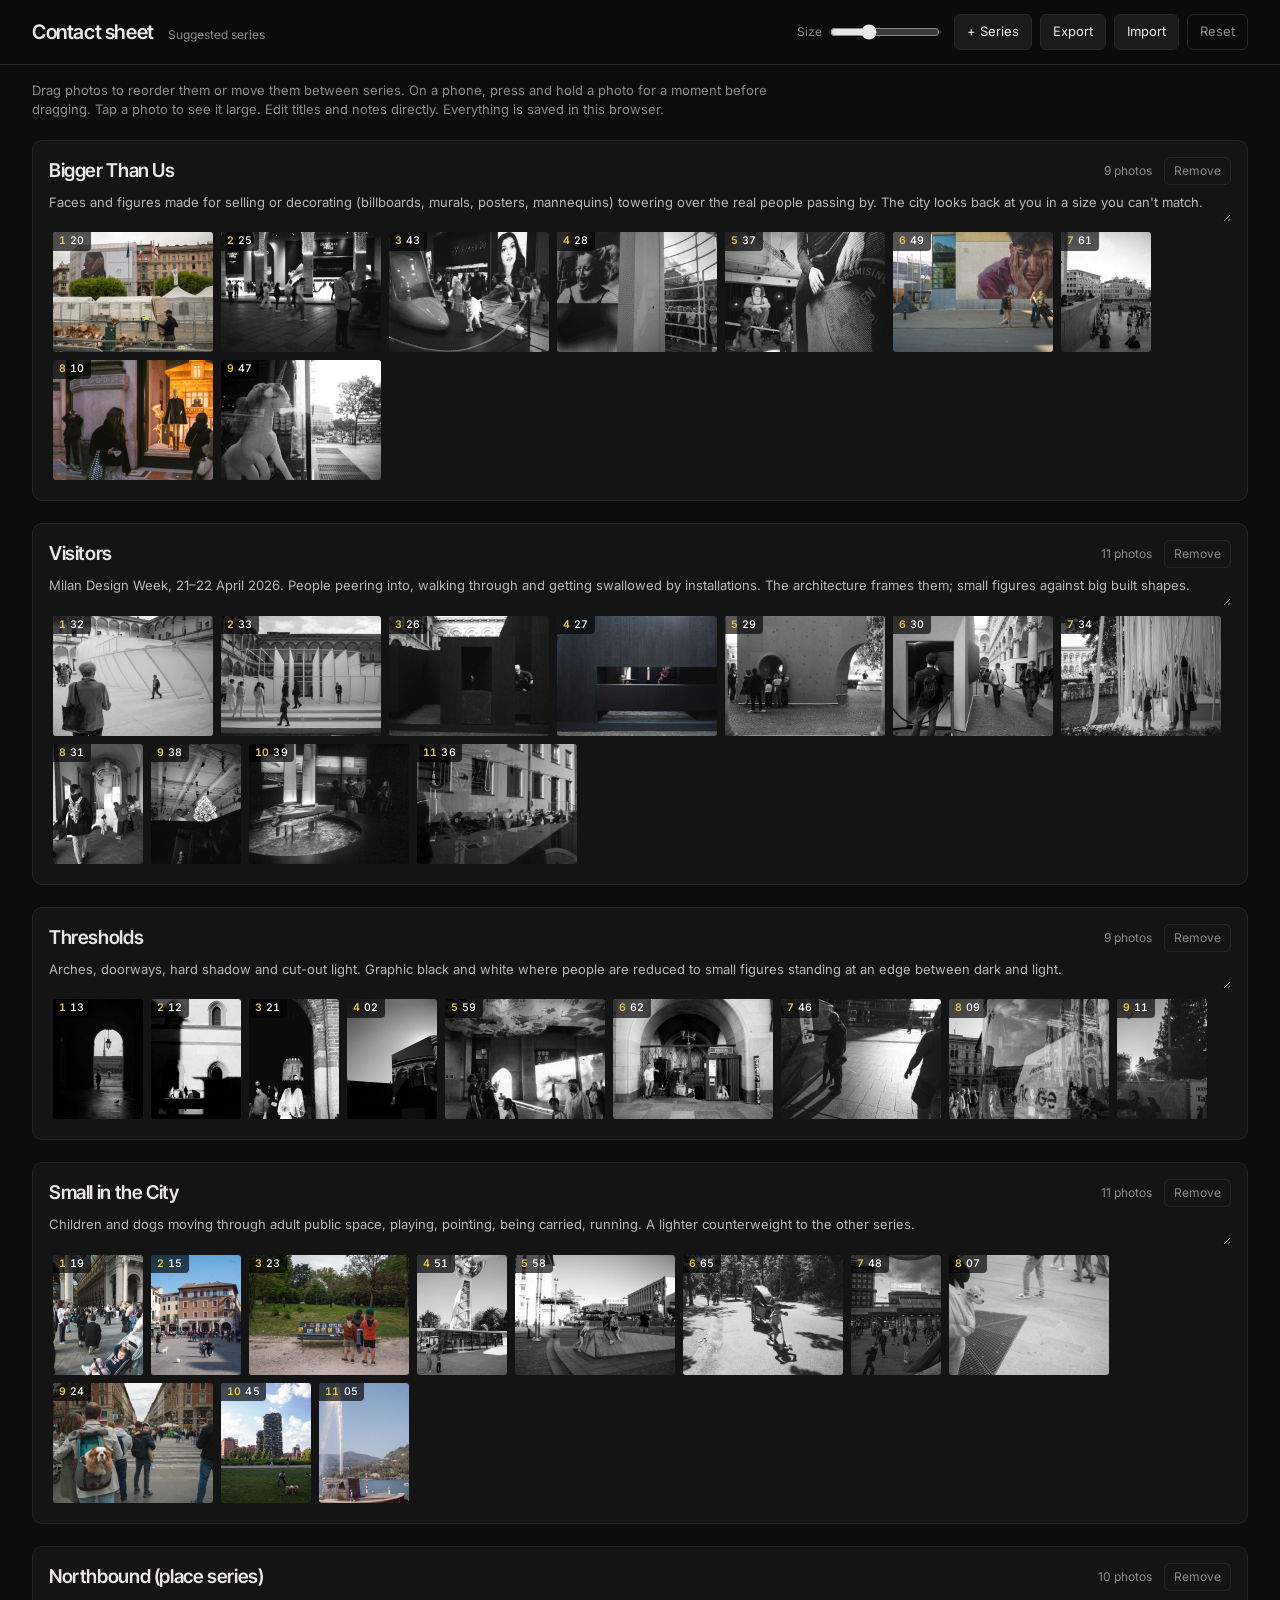
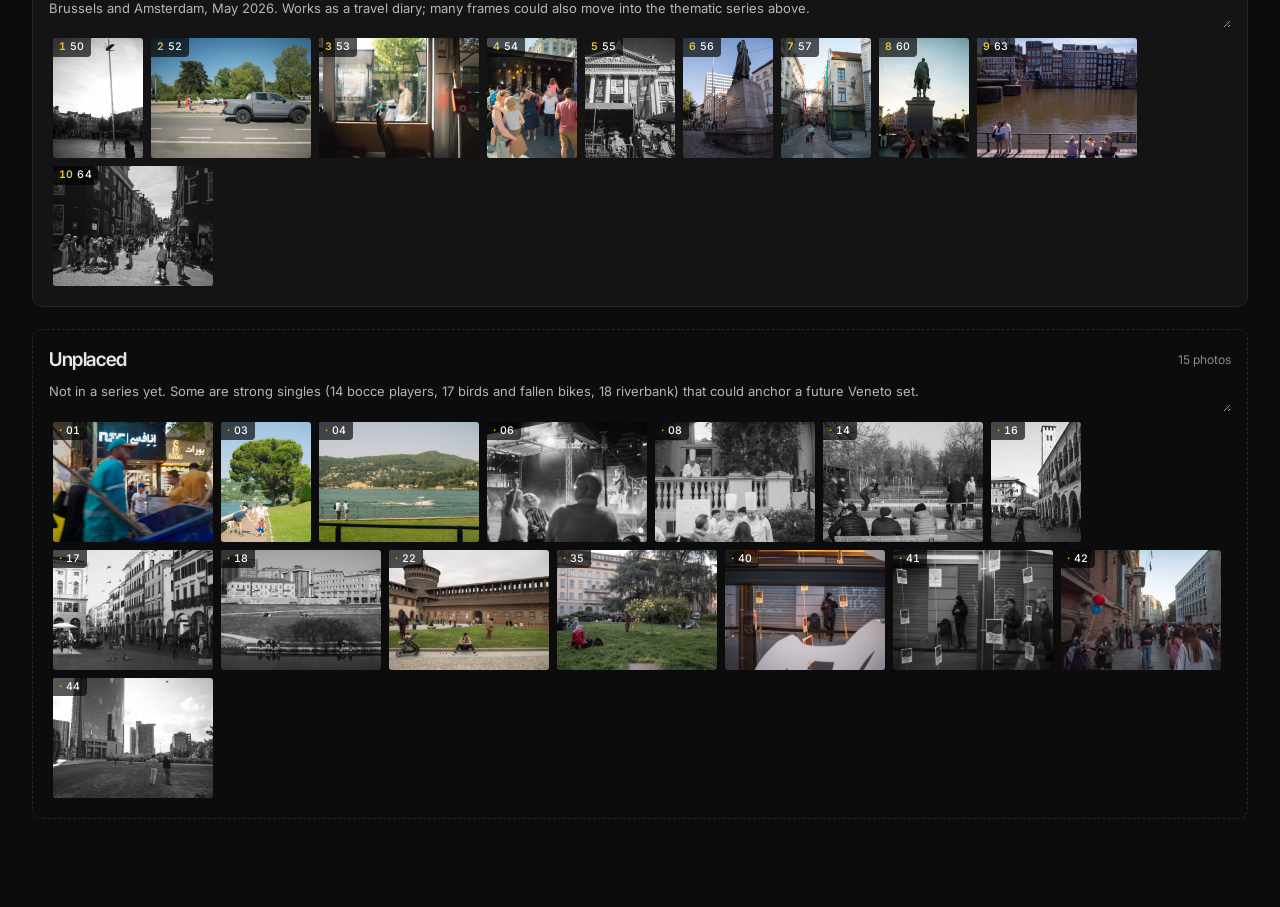
==== contact-sheet/index.html @ 6283e627 "Add interactive contact sheet for editing photo series 65 photos (web-sized, EXIF stripped) grouped " ====
<!DOCTYPE html>
<html lang="en">
<head>
  <meta charset="utf-8">
  <meta name="viewport" content="width=device-width, initial-scale=1, viewport-fit=cover">
  <meta name="theme-color" content="#0c0c0c">
  <meta name="robots" content="noindex">
  <title>Contact sheet — series editing</title>
  <link rel="preconnect" href="https://fonts.googleapis.com">
  <link rel="preconnect" href="https://fonts.gstatic.com" crossorigin>
  <link href="https://fonts.googleapis.com/css2?family=Inter+Tight:wght@500;600&family=Inter:wght@400;500&display=swap" rel="stylesheet">
  <link rel="stylesheet" href="board.css">
</head>
<body>
  <header class="bar">
    <div class="bar-title">
      <h1>Contact sheet</h1>
      <span id="status" class="status">Loading…</span>
    </div>
    <div class="bar-tools">
      <label class="size">Size <input id="size" type="range" min="70" max="220" value="120"></label>
      <button id="add">+ Series</button>
      <button id="export">Export</button>
      <label class="btn">Import<input id="import" type="file" accept="application/json" hidden></label>
      <button id="reset" class="ghost">Reset</button>
    </div>
  </header>

  <p class="help">Drag photos to reorder them or move them between series. On a phone, press and hold a photo for a moment before dragging. Tap a photo to see it large. Edit titles and notes directly. Everything is saved in this browser.</p>

  <main id="board"></main>

  <div id="lightbox" class="lightbox" aria-hidden="true">
    <img alt="">
    <div class="lb-info"></div>
    <button class="lb-btn lb-close" aria-label="Close">Close</button>
    <button class="lb-btn lb-prev" aria-label="Previous">‹</button>
    <button class="lb-btn lb-next" aria-label="Next">›</button>
  </div>

  <script src="vendor/Sortable.min.js"></script>
  <script src="board.js"></script>
</body>
</html>
---- contact-sheet/board.css ----
:root {
  --bg: #0c0c0c; --panel: #141414; --panel-2: #1b1b1b; --text: #e9e7e3; --muted: #8b8a87; --line: #262626;
  --accent: #e8c547; --h: 120px;
  --display: "Inter Tight", "Inter", -apple-system, "Helvetica Neue", Arial, sans-serif;
  --sans: "Inter", -apple-system, BlinkMacSystemFont, "Segoe UI", Roboto, sans-serif;
}
* { box-sizing: border-box; margin: 0; padding: 0; }
html { -webkit-text-size-adjust: 100%; }
body { background: var(--bg); color: var(--text); font-family: var(--sans); font-size: 14px; line-height: 1.5; -webkit-font-smoothing: antialiased; padding-bottom: 80px; }
button, .btn { background: var(--panel-2); color: var(--text); border: 1px solid var(--line); border-radius: 6px; padding: 7px 12px; font: inherit; font-size: 13px; cursor: pointer; transition: border-color .2s, background .2s; display: inline-flex; align-items: center; }
button:hover, .btn:hover { border-color: #444; }
button.ghost { background: none; color: var(--muted); }

.bar { position: sticky; top: 0; z-index: 20; display: flex; justify-content: space-between; align-items: center; flex-wrap: wrap; gap: 10px 20px; padding: 14px clamp(14px, 3vw, 32px); background: rgba(12,12,12,.94); backdrop-filter: blur(8px); -webkit-backdrop-filter: blur(8px); border-bottom: 1px solid var(--line); }
.bar-title { display: flex; align-items: baseline; gap: 14px; }
h1 { font-family: var(--display); font-weight: 600; font-size: 20px; letter-spacing: -.02em; }
.status { color: var(--muted); font-size: 12px; }
.bar-tools { display: flex; flex-wrap: wrap; gap: 8px; align-items: center; }
.size { color: var(--muted); font-size: 12px; display: flex; align-items: center; gap: 8px; margin-right: 6px; }
.size input { width: 110px; accent-color: var(--text); }
.help { color: var(--muted); font-size: 13px; max-width: 820px; padding: 16px clamp(14px, 3vw, 32px) 0; }

#board { padding: 8px clamp(14px, 3vw, 32px); display: flex; flex-direction: column; gap: 22px; margin-top: 12px; }
.group { background: var(--panel); border: 1px solid var(--line); border-radius: 10px; padding: 16px; transition: border-color .2s; }
.group.unplaced { background: transparent; border-style: dashed; }
.g-head { display: flex; align-items: center; gap: 12px; margin-bottom: 6px; }
.g-title { flex: 1; min-width: 0; background: none; border: 0; color: var(--text); font-family: var(--display); font-weight: 600; font-size: 19px; letter-spacing: -.02em; padding: 2px 0; outline: none; border-bottom: 1px solid transparent; }
.g-title:focus { border-bottom-color: #444; }
.g-count { color: var(--muted); font-size: 12px; white-space: nowrap; }
.g-del { padding: 4px 9px; font-size: 12px; color: var(--muted); background: none; }
.g-note { width: 100%; background: none; border: 0; color: #b9b7b3; font: inherit; font-size: 13px; resize: vertical; min-height: 22px; outline: none; padding: 2px 0 10px; border-bottom: 1px solid transparent; field-sizing: content; }
.g-note:focus { border-bottom-color: #444; }

.sheet { display: flex; flex-wrap: wrap; gap: 8px; min-height: calc(var(--h) + 8px); padding: 4px; border-radius: 6px; transition: background .2s; }
.sheet:empty::after { content: "Drag photos here"; color: var(--muted); font-size: 12px; align-self: center; padding-left: 8px; }
.card { position: relative; height: var(--h); flex: none; cursor: grab; border-radius: 3px; overflow: hidden; background: #222; user-select: none; -webkit-user-select: none; -webkit-touch-callout: none; touch-action: manipulation; }
.card img { height: 100%; width: auto; display: block; pointer-events: none; }
.card .tag { position: absolute; left: 0; top: 0; background: rgba(0,0,0,.66); color: #fff; font-size: 10.5px; font-weight: 500; letter-spacing: .02em; padding: 1px 6px 2px; border-bottom-right-radius: 4px; font-variant-numeric: tabular-nums; }
.card .tag b { color: var(--accent); font-weight: 600; margin-right: 4px; }
.card:hover { outline: 1px solid #555; }
.sortable-ghost { opacity: .25; }
.sortable-chosen { outline: 2px solid var(--accent) !important; }
.sortable-drag { transform: rotate(1.5deg); box-shadow: 0 10px 30px rgba(0,0,0,.6); }

.lightbox { position: fixed; inset: 0; z-index: 100; background: rgba(6,6,6,.97); display: flex; flex-direction: column; align-items: center; justify-content: center; gap: 12px; opacity: 0; pointer-events: none; transition: opacity .3s; }
.lightbox.open { opacity: 1; pointer-events: auto; }
.lightbox img { max-width: 94vw; max-height: 82vh; object-fit: contain; }
.lb-info { color: var(--muted); font-size: 13px; text-align: center; padding: 0 16px; }
.lb-info b { color: var(--text); font-weight: 500; }
.lb-btn { position: absolute; background: none; border: 0; color: var(--muted); font-size: 14px; padding: 16px; }
.lb-btn:hover { color: var(--text); }
.lb-close { top: 6px; right: 6px; }
.lb-prev, .lb-next { top: 50%; transform: translateY(-50%); font-size: 40px; line-height: 1; }
.lb-prev { left: 4px; } .lb-next { right: 4px; }
@media (max-width: 640px) {
  .lb-prev, .lb-next { display: none; }
  .bar-title { width: 100%; justify-content: space-between; }
  .size input { width: 80px; }
  .group { padding: 12px 10px; }
  .sheet { gap: 6px; padding: 2px; }
  #board { padding-left: 10px; padding-right: 10px; }
}
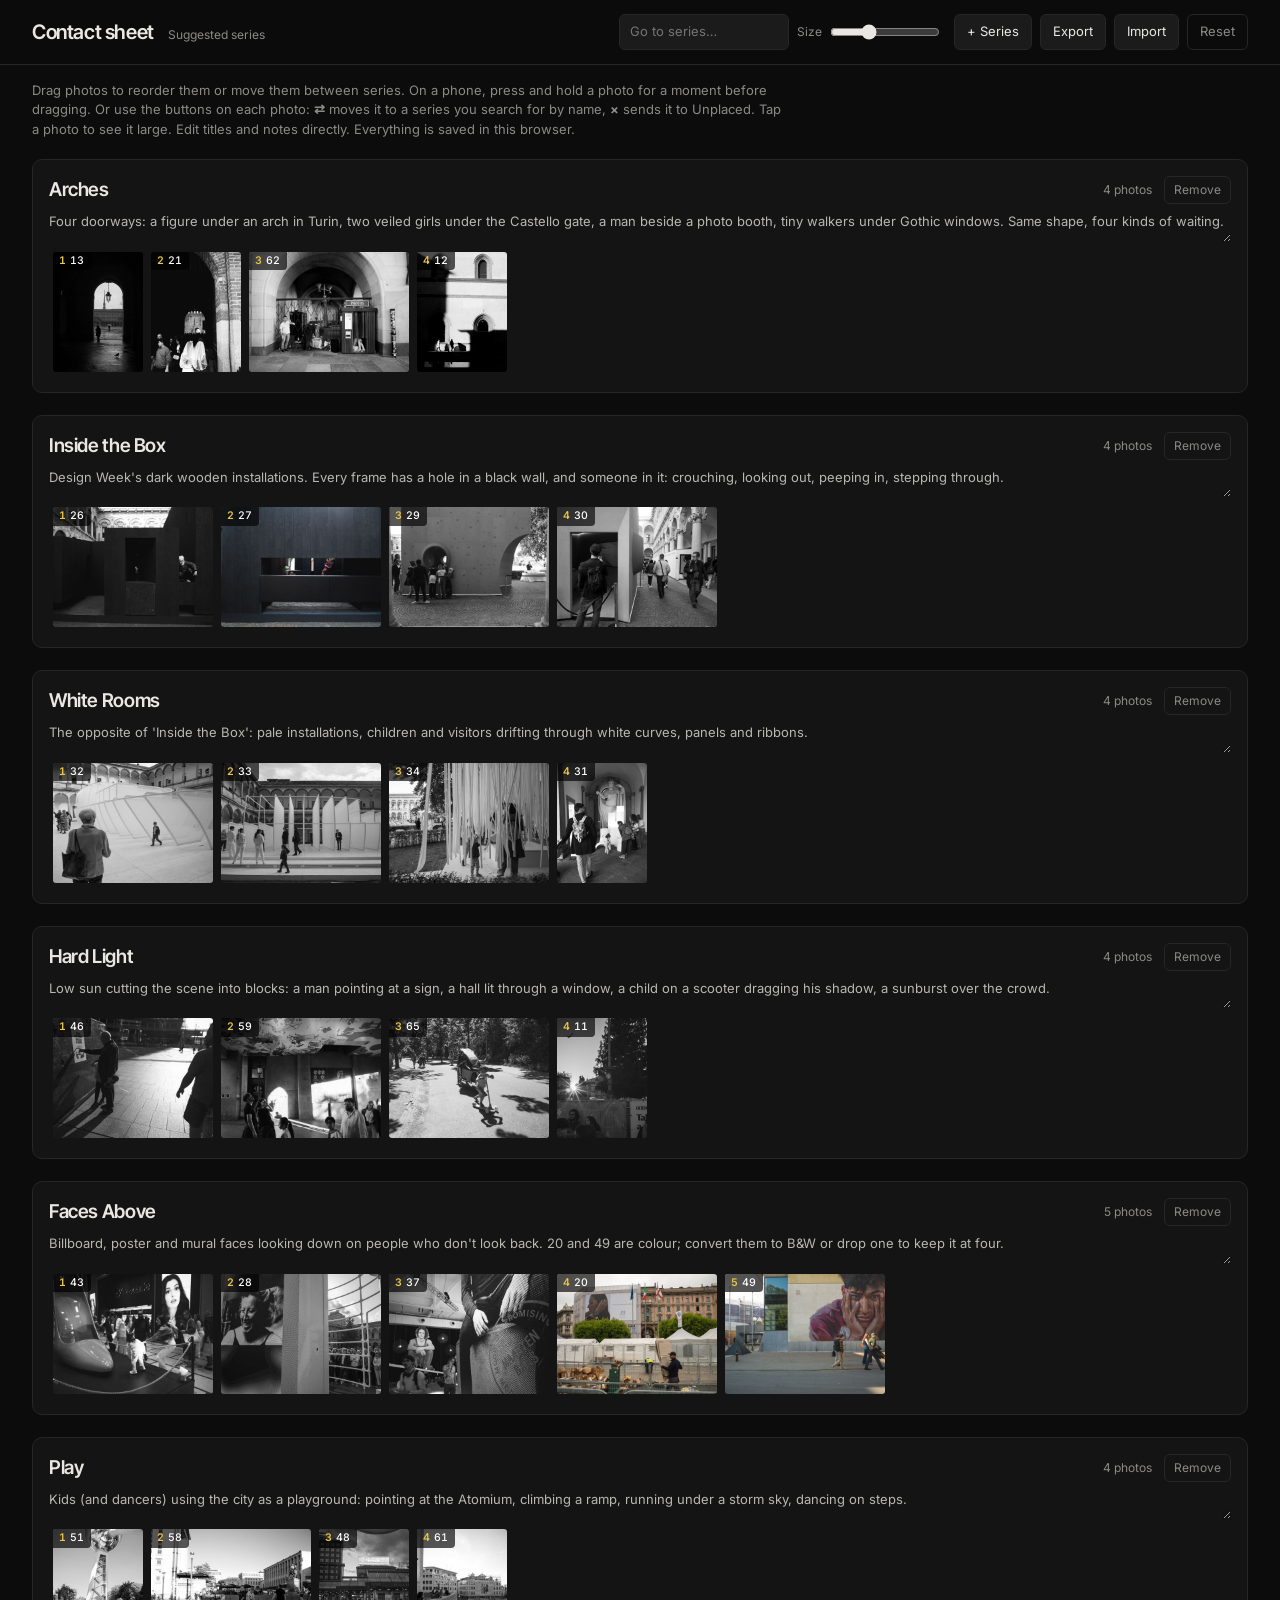
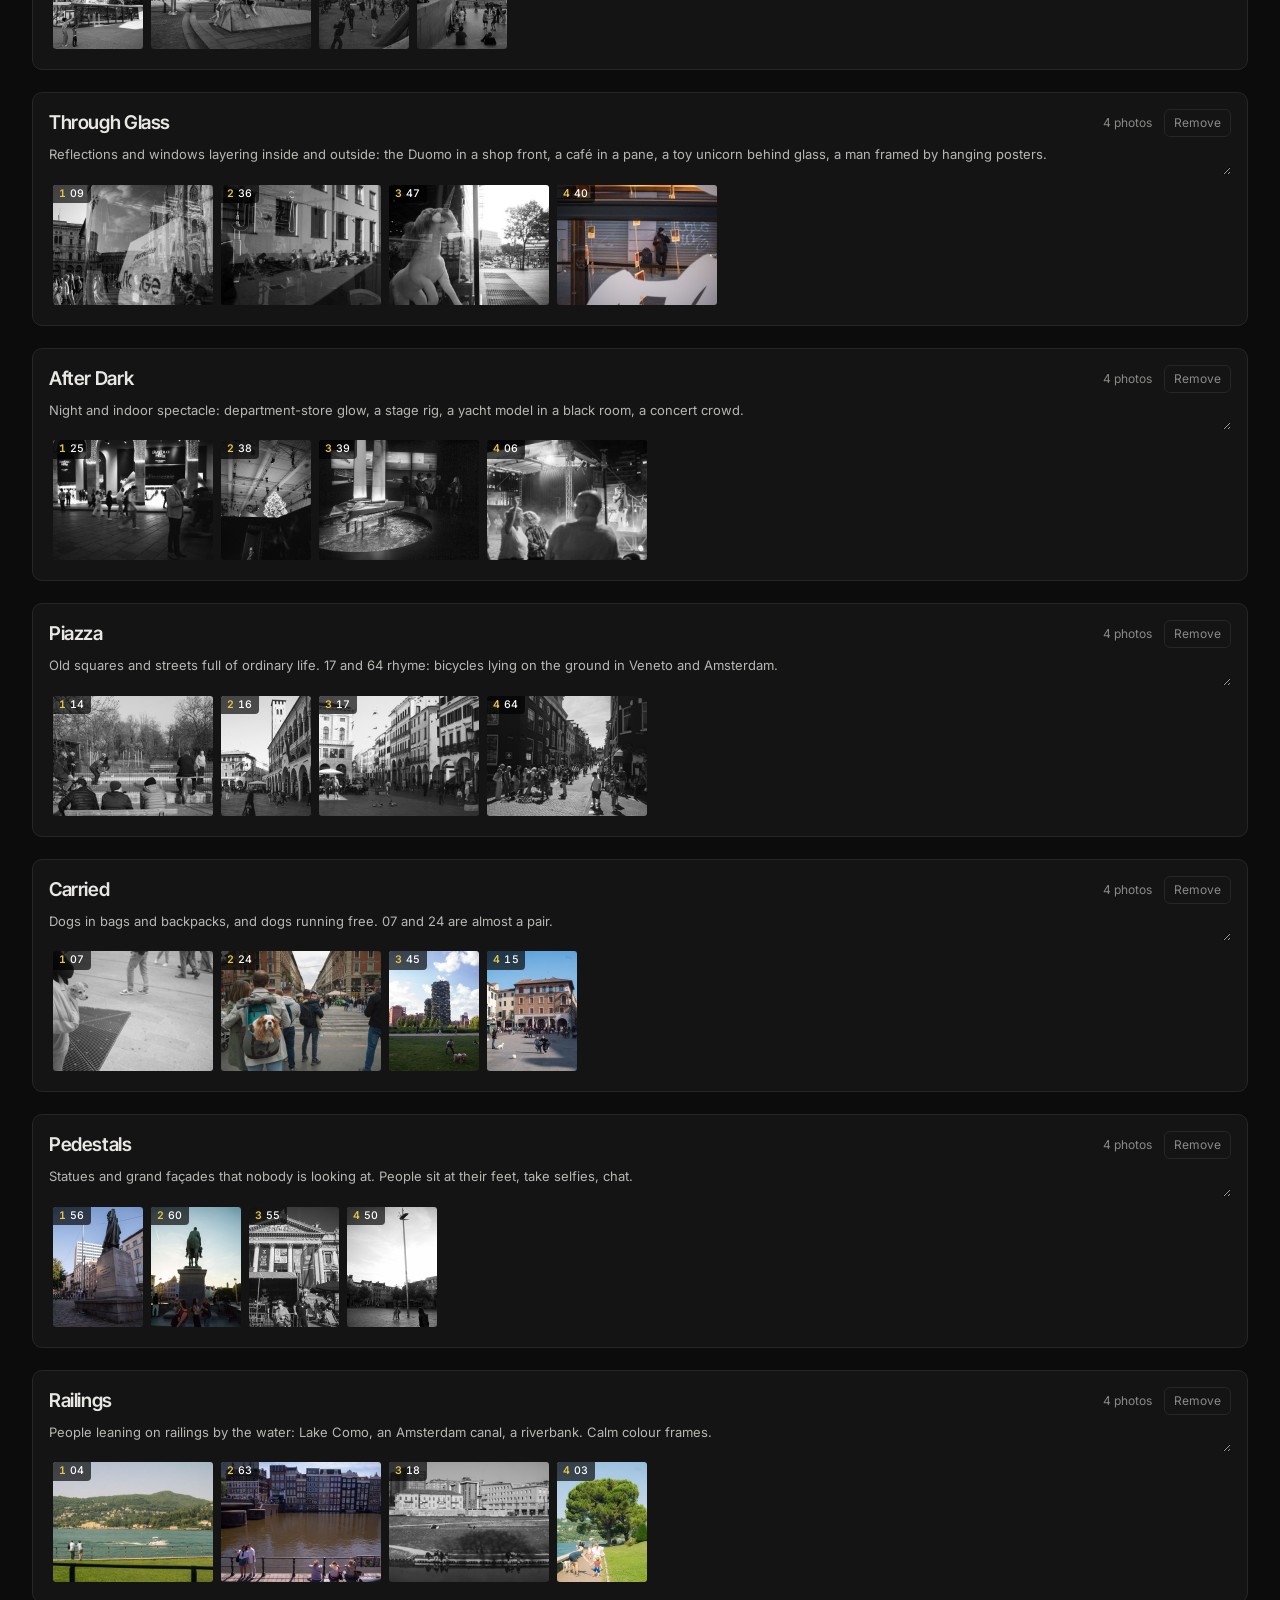
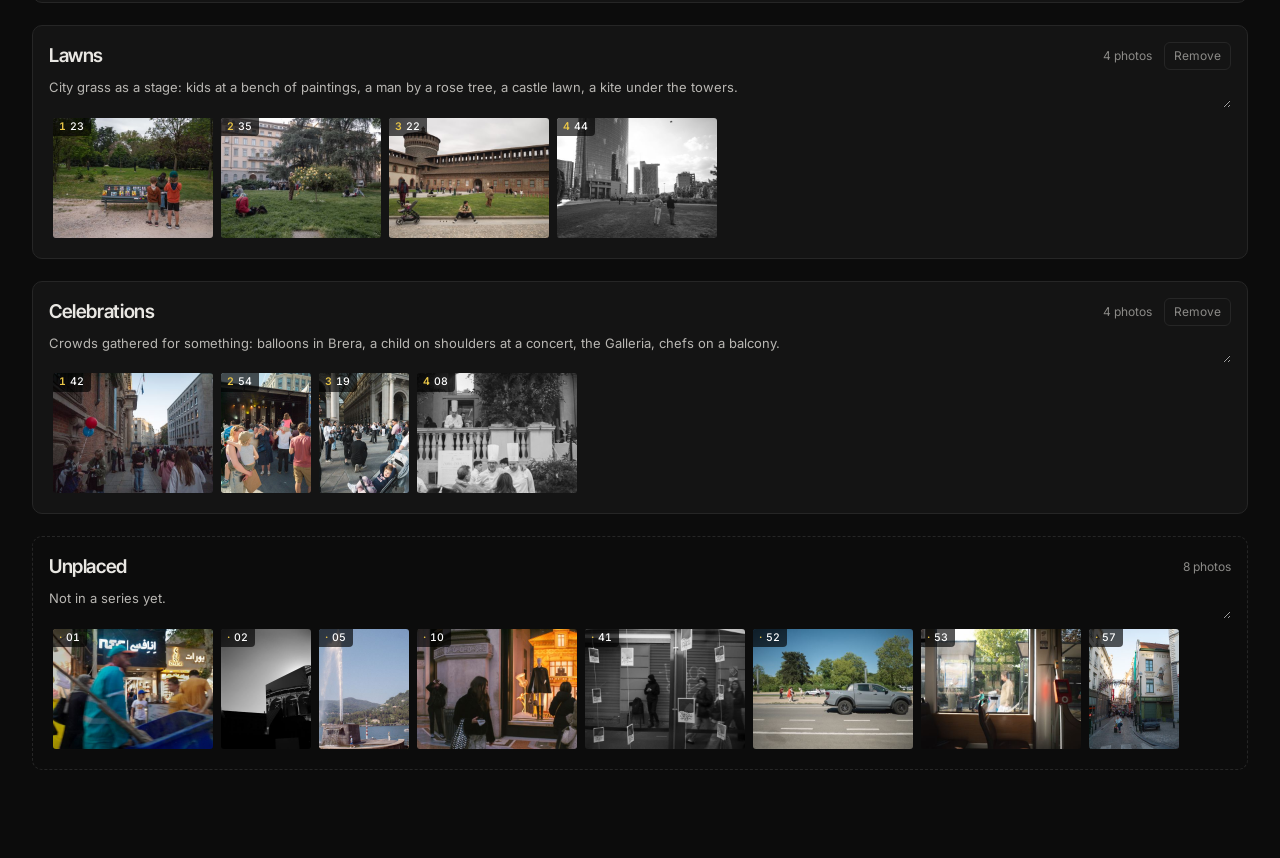
==== commit b50df67b: "Contact sheet: move to Unplaced, search-to-move, jump to series Drag and drop is unchanged; the new " ====
--- a/contact-sheet/index.html
+++ b/contact-sheet/index.html
@@ -18,6 +18,8 @@
       <span id="status" class="status">Loading…</span>
     </div>
     <div class="bar-tools">
+      <input id="jump" class="jump" list="series-names" placeholder="Go to series…" aria-label="Go to series by name" autocomplete="off">
+      <datalist id="series-names"></datalist>
       <label class="size">Size <input id="size" type="range" min="70" max="220" value="120"></label>
       <button id="add">+ Series</button>
       <button id="export">Export</button>
@@ -26,16 +28,26 @@
     </div>
   </header>
 
-  <p class="help">Drag photos to reorder them or move them between series. On a phone, press and hold a photo for a moment before dragging. Tap a photo to see it large. Edit titles and notes directly. Everything is saved in this browser.</p>
+  <p class="help">Drag photos to reorder them or move them between series. On a phone, press and hold a photo for a moment before dragging. Or use the buttons on each photo: <b>⇄</b> moves it to a series you search for by name, <b>×</b> sends it to Unplaced. Tap a photo to see it large. Edit titles and notes directly. Everything is saved in this browser.</p>
 
   <main id="board"></main>
 
   <div id="lightbox" class="lightbox" aria-hidden="true">
     <img alt="">
     <div class="lb-info"></div>
+    <div class="lb-actions"><button class="lb-move">⇄ Move to series…</button><button class="lb-unplace">× Move to Unplaced</button></div>
     <button class="lb-btn lb-close" aria-label="Close">Close</button>
     <button class="lb-btn lb-prev" aria-label="Previous">‹</button>
     <button class="lb-btn lb-next" aria-label="Next">›</button>
+  </div>
+
+  <div id="mover" class="mover" aria-hidden="true" role="dialog" aria-label="Move photo">
+    <div class="mv-panel">
+      <div class="mv-title"></div>
+      <input class="mv-search" type="search" placeholder="Search series by name…" autocomplete="off">
+      <div class="mv-list"></div>
+      <button class="mv-cancel ghost">Cancel</button>
+    </div>
   </div>
 
   <script src="vendor/Sortable.min.js"></script>
--- a/contact-sheet/board.css
+++ b/contact-sheet/board.css
@@ -27,6 +27,7 @@
 .g-title { flex: 1; min-width: 0; background: none; border: 0; color: var(--text); font-family: var(--display); font-weight: 600; font-size: 19px; letter-spacing: -.02em; padding: 2px 0; outline: none; border-bottom: 1px solid transparent; }
 .g-title:focus { border-bottom-color: #444; }
 .g-count { color: var(--muted); font-size: 12px; white-space: nowrap; }
+.g-count.over { color: #ff8a6b; }
 .g-del { padding: 4px 9px; font-size: 12px; color: var(--muted); background: none; }
 .g-note { width: 100%; background: none; border: 0; color: #b9b7b3; font: inherit; font-size: 13px; resize: vertical; min-height: 22px; outline: none; padding: 2px 0 10px; border-bottom: 1px solid transparent; field-sizing: content; }
 .g-note:focus { border-bottom-color: #444; }
@@ -60,3 +61,38 @@
   .sheet { gap: 6px; padding: 2px; }
   #board { padding-left: 10px; padding-right: 10px; }
 }
+
+/* Quick move buttons on each photo */
+.card-btns { position: absolute; right: 3px; bottom: 3px; display: flex; gap: 3px; opacity: 0; transition: opacity .15s; }
+.card:hover .card-btns, .card:focus-within .card-btns { opacity: 1; }
+@media (hover: none) { .card-btns { opacity: 1; } }
+.card-btn { width: 24px; height: 24px; padding: 0; justify-content: center; border-radius: 50%; background: rgba(0,0,0,.72); border: 1px solid rgba(255,255,255,.18); color: #fff; font-size: 13px; line-height: 1; }
+.card-btn:hover { background: #000; border-color: #fff; }
+.unplaced .card-btn.unplace { display: none; }
+.card.moved { outline: 2px solid var(--accent); animation: pop .6s ease; }
+@keyframes pop { 0% { transform: scale(.9); } 60% { transform: scale(1.04); } 100% { transform: none; } }
+.group.found { border-color: var(--accent); }
+.group { scroll-margin-top: 90px; }
+@media (max-width: 640px) { .group { scroll-margin-top: 170px; } }
+
+.jump { background: var(--panel-2); color: var(--text); border: 1px solid var(--line); border-radius: 6px; padding: 7px 10px; font: inherit; font-size: 13px; width: 170px; outline: none; }
+.jump:focus { border-color: #555; }
+
+/* Lightbox actions */
+.lb-actions { display: flex; gap: 8px; flex-wrap: wrap; justify-content: center; }
+
+/* Move panel */
+.mover { position: fixed; inset: 0; z-index: 200; background: rgba(0,0,0,.6); display: flex; align-items: flex-start; justify-content: center; padding: 12vh 14px 14px; opacity: 0; pointer-events: none; transition: opacity .2s; }
+.mover.open { opacity: 1; pointer-events: auto; }
+.mv-panel { width: 100%; max-width: 420px; background: var(--panel); border: 1px solid #333; border-radius: 12px; padding: 16px; display: flex; flex-direction: column; gap: 10px; max-height: 76vh; box-shadow: 0 20px 60px rgba(0,0,0,.6); }
+.mv-title { font-family: var(--display); font-weight: 600; font-size: 16px; }
+.mv-search { background: var(--bg); color: var(--text); border: 1px solid #333; border-radius: 8px; padding: 10px 12px; font: inherit; font-size: 15px; outline: none; }
+.mv-search:focus { border-color: #666; }
+.mv-list { overflow-y: auto; display: flex; flex-direction: column; gap: 4px; min-height: 40px; }
+.mv-item { justify-content: space-between; width: 100%; text-align: left; padding: 10px 12px; background: var(--panel-2); }
+.mv-item small { color: var(--muted); }
+.mv-item:hover, .mv-item:focus { border-color: var(--accent); }
+.mv-new { color: var(--accent); }
+.mv-empty { color: var(--muted); font-size: 13px; padding: 6px 2px; }
+.mv-cancel { align-self: flex-end; }
+@media (max-width: 640px) { .jump { width: 100%; order: -1; } .card-btn { width: 21px; height: 21px; font-size: 11px; } .card-btns { gap: 2px; right: 2px; bottom: 2px; } }
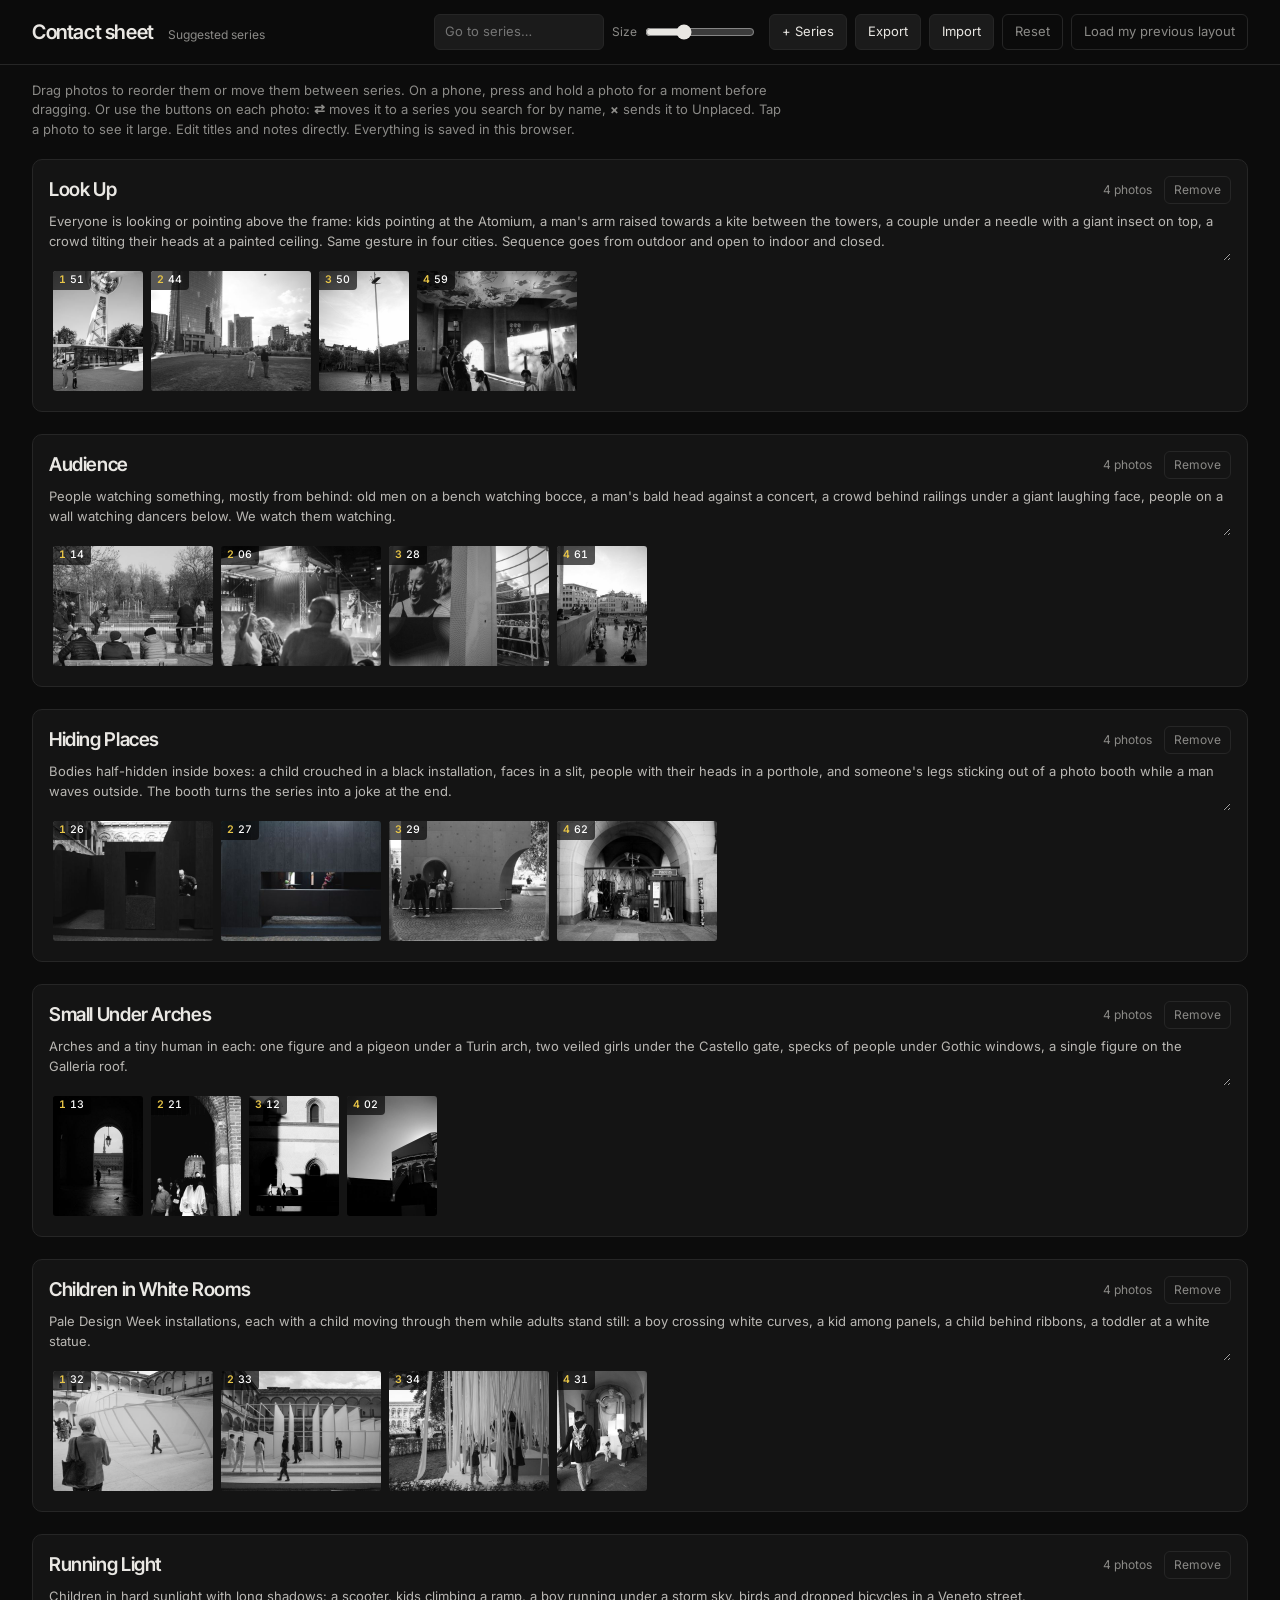
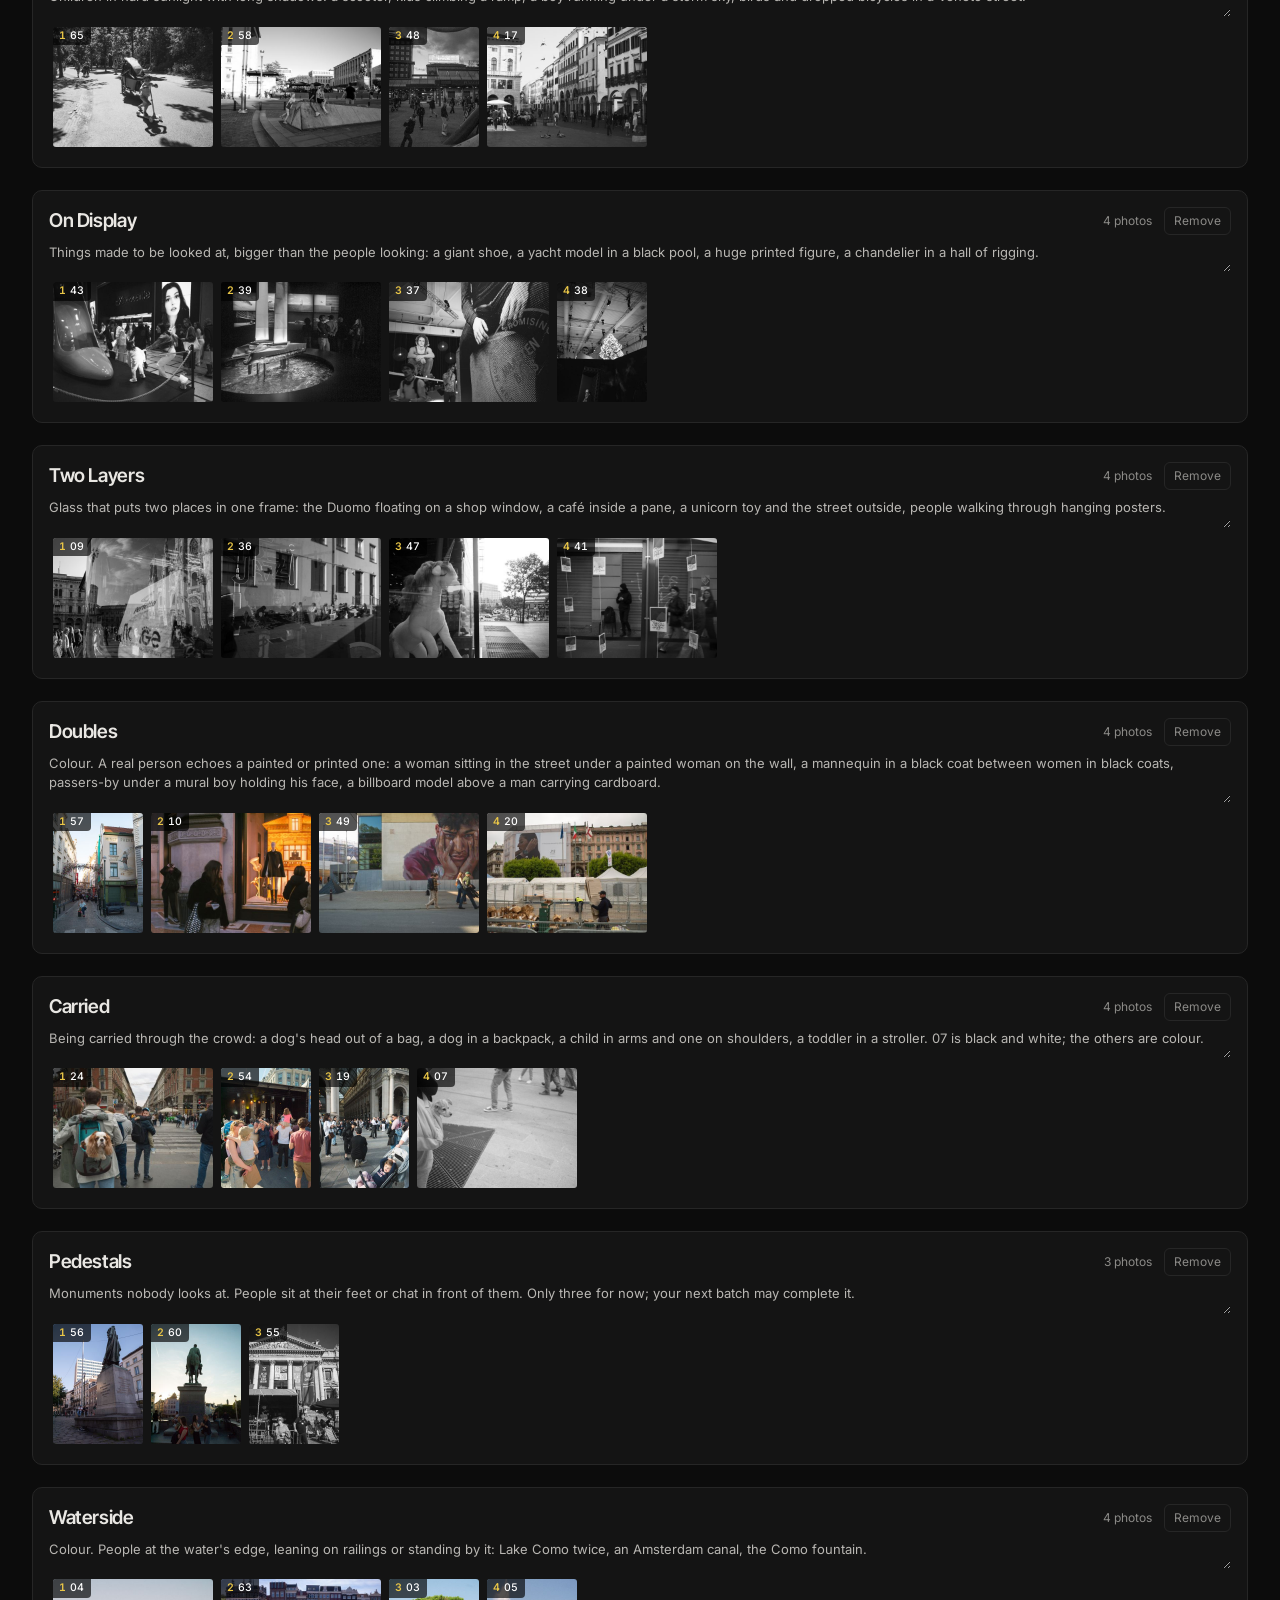
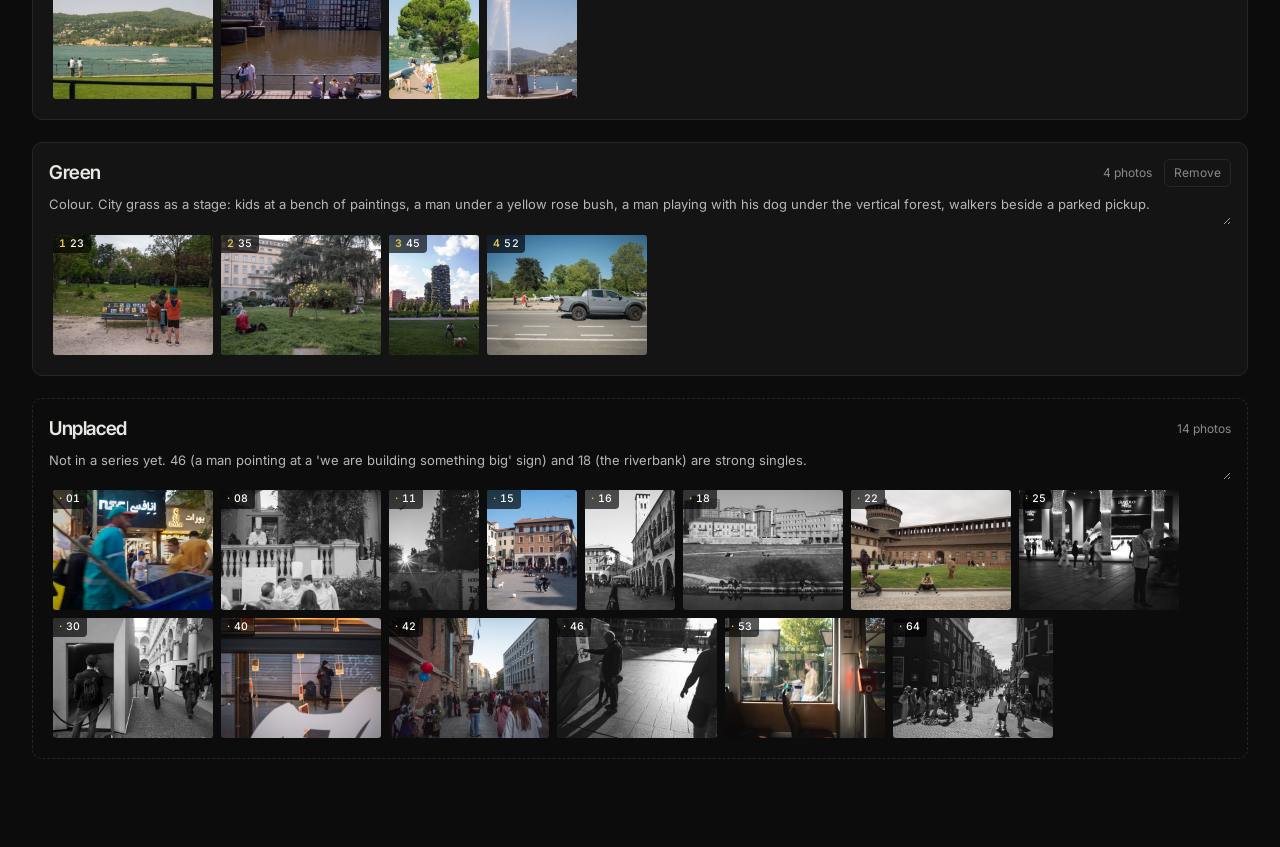
==== commit 874f6671: "Contact sheet: deeper 4-photo series based on gesture and gaze Keeps drag and drop; adds a button to" ====
--- a/contact-sheet/index.html
+++ b/contact-sheet/index.html
@@ -25,6 +25,7 @@
       <button id="export">Export</button>
       <label class="btn">Import<input id="import" type="file" accept="application/json" hidden></label>
       <button id="reset" class="ghost">Reset</button>
+      <button id="restore" class="ghost" hidden>Load my previous layout</button>
     </div>
   </header>
 
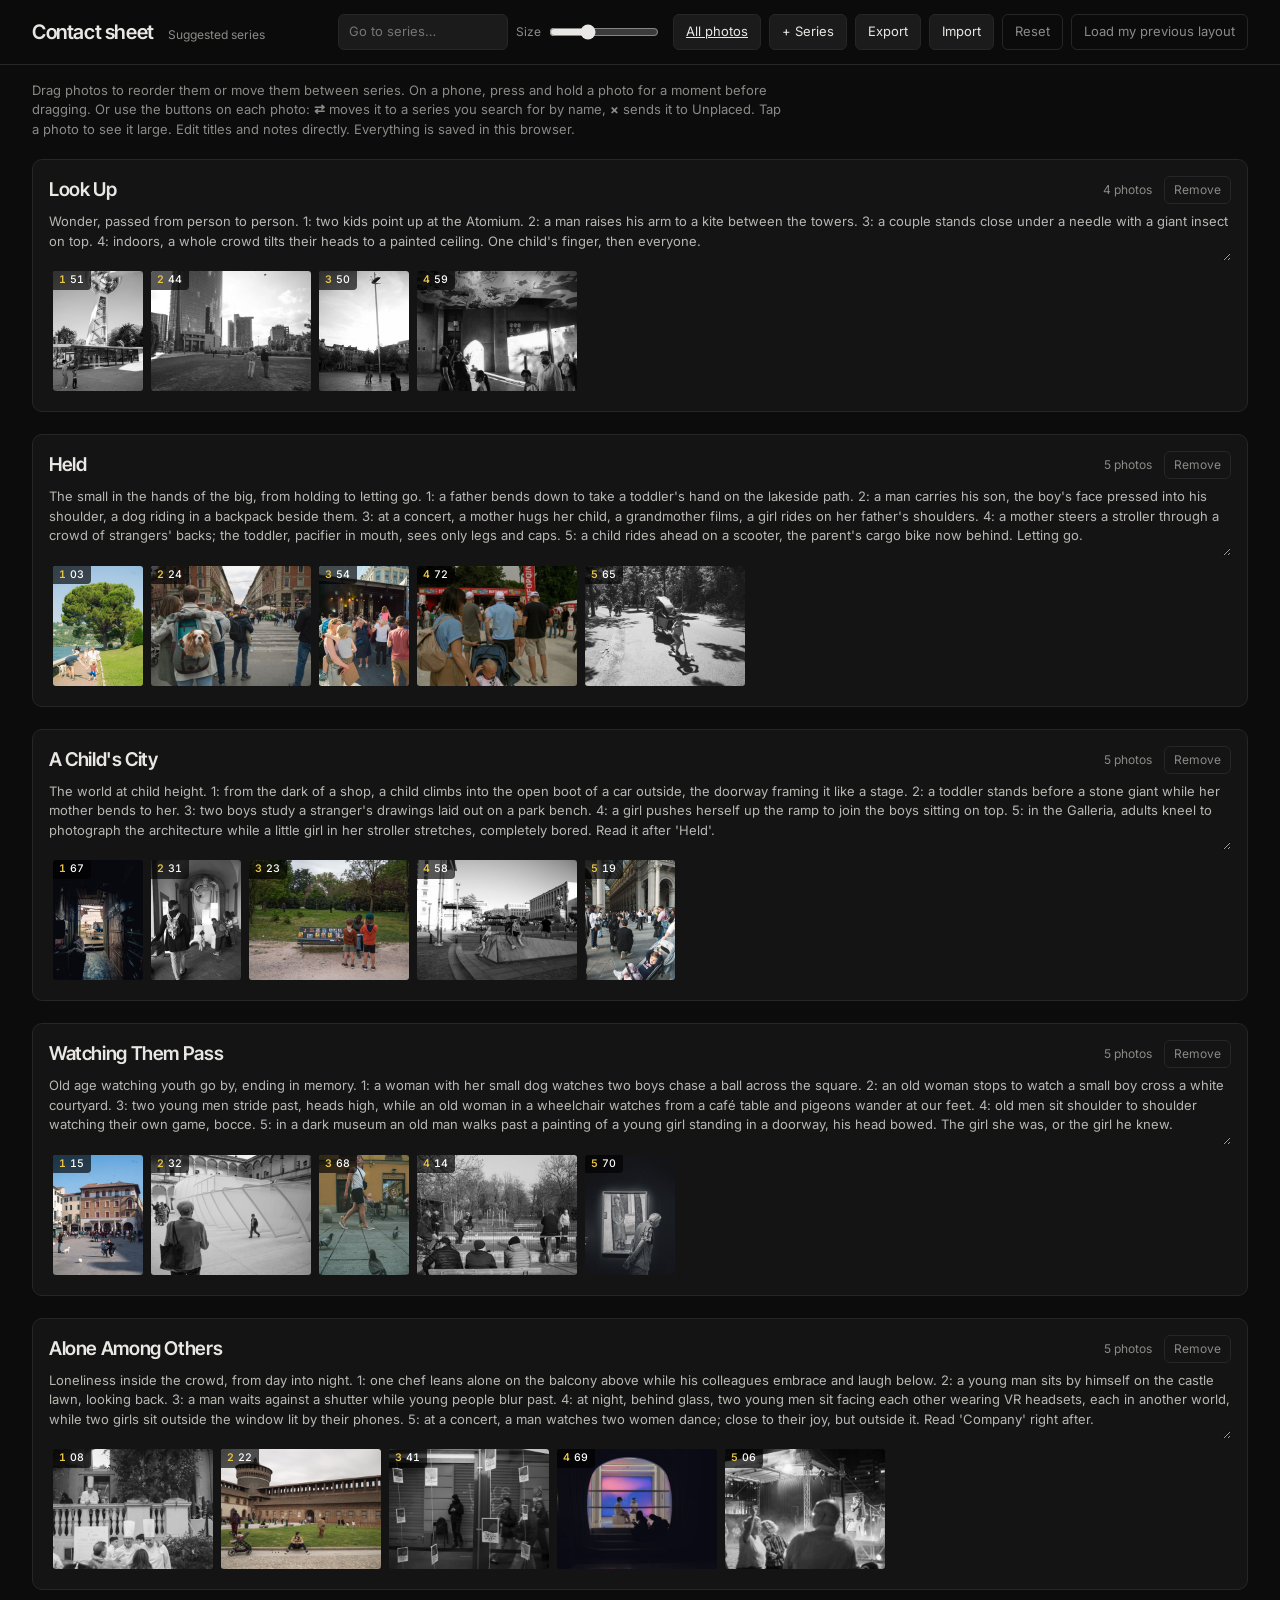
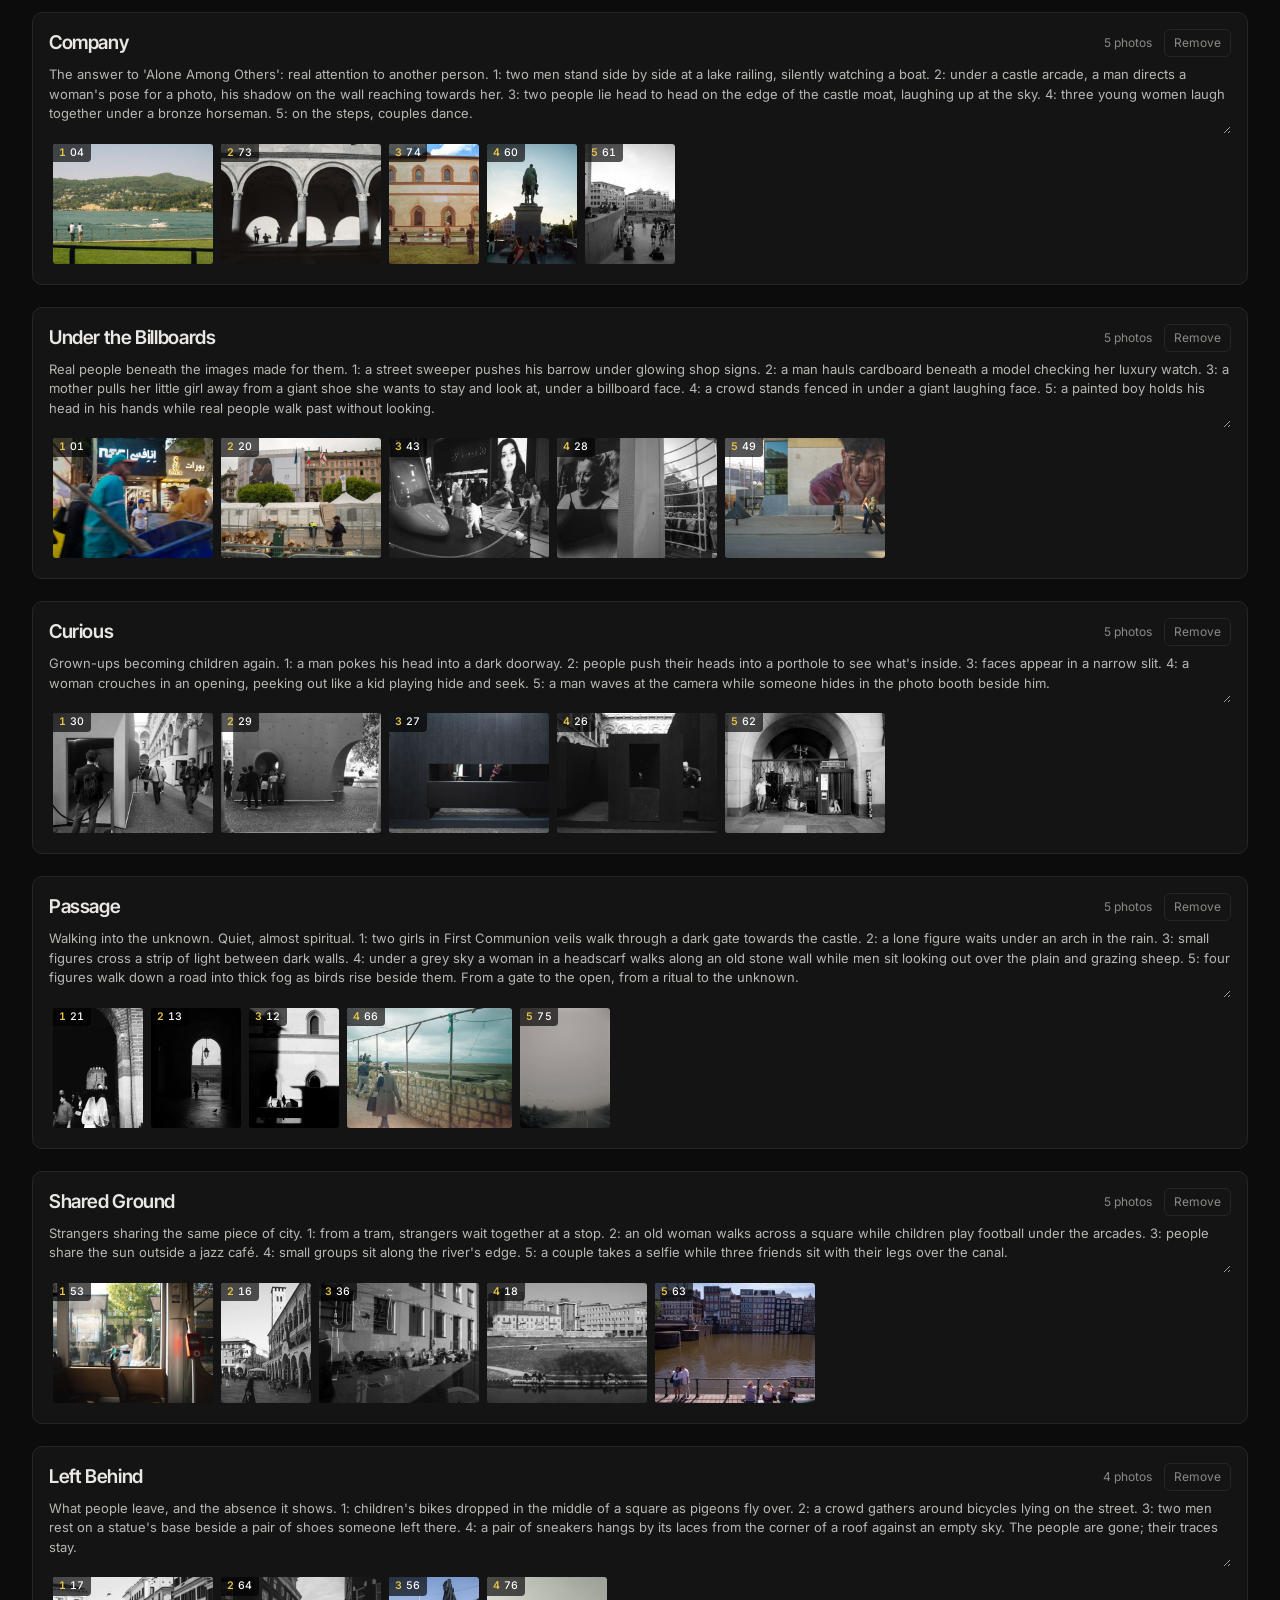
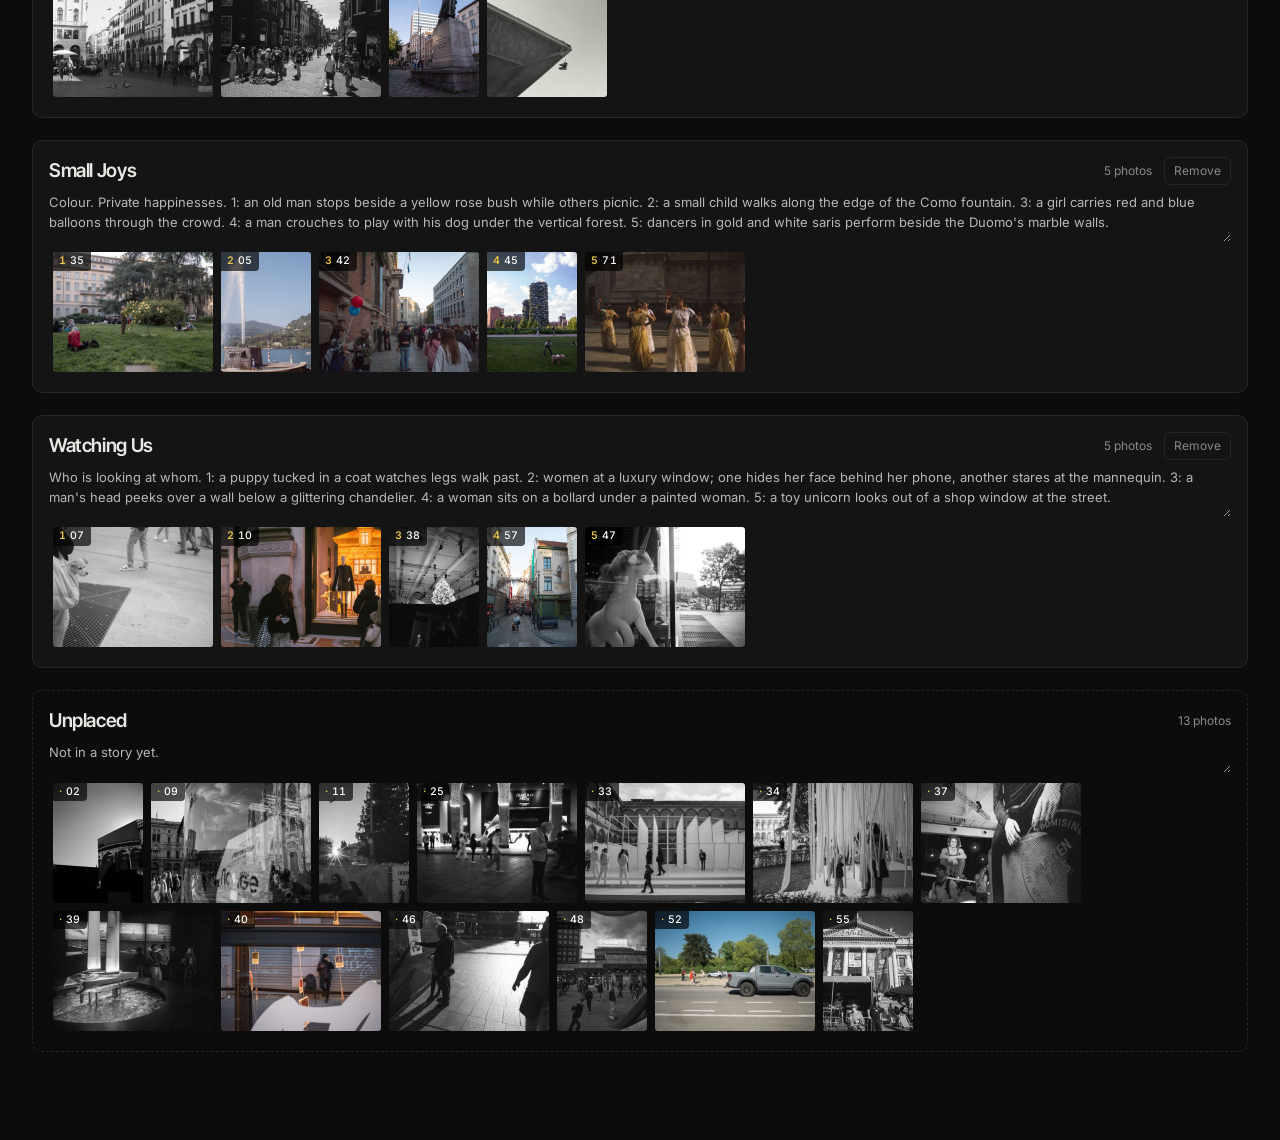
==== commit b5efc6b0: "Add all-photos contact sheet page with fit-to-screen Co-Authored-By: Claude Opus 5.5 <noreply@anthro" ====
--- a/contact-sheet/index.html
+++ b/contact-sheet/index.html
@@ -21,6 +21,7 @@
       <input id="jump" class="jump" list="series-names" placeholder="Go to series…" aria-label="Go to series by name" autocomplete="off">
       <datalist id="series-names"></datalist>
       <label class="size">Size <input id="size" type="range" min="70" max="220" value="120"></label>
+      <a class="btn" href="all.html">All photos</a>
       <button id="add">+ Series</button>
       <button id="export">Export</button>
       <label class="btn">Import<input id="import" type="file" accept="application/json" hidden></label>
